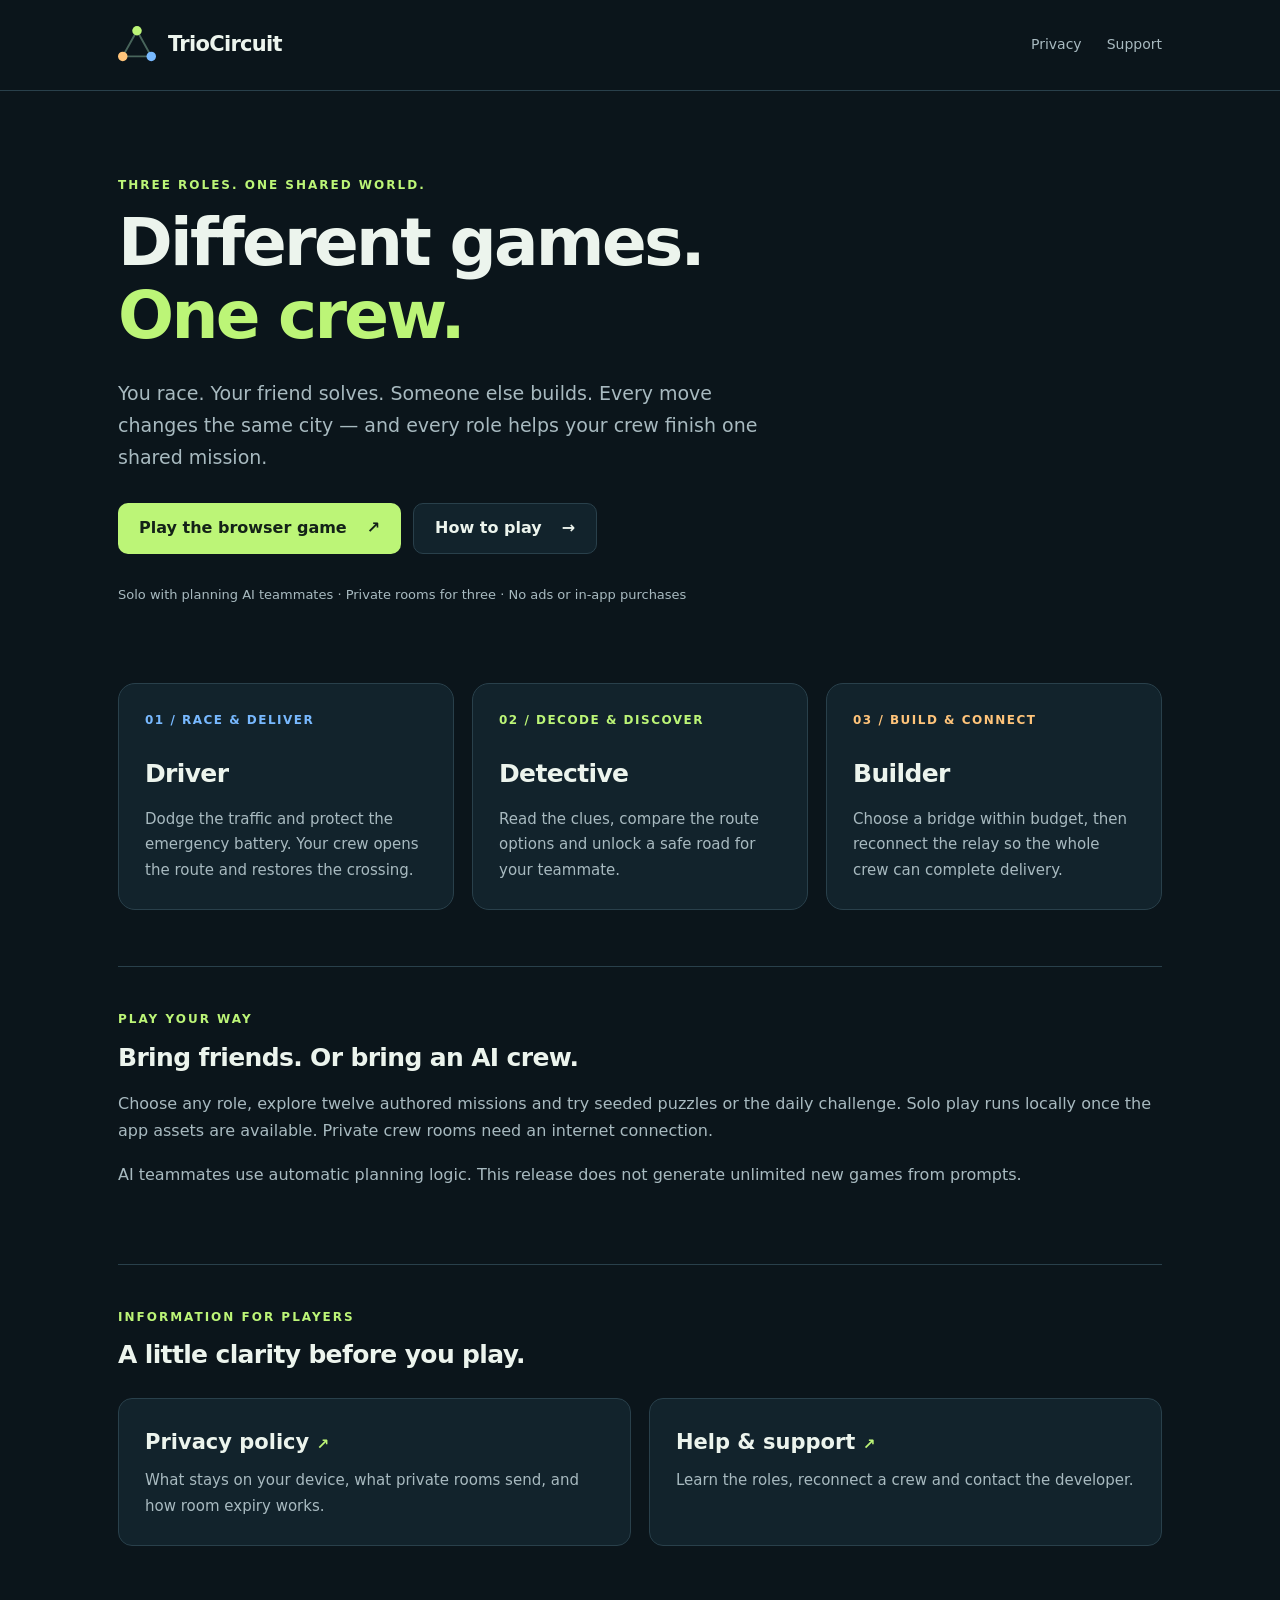
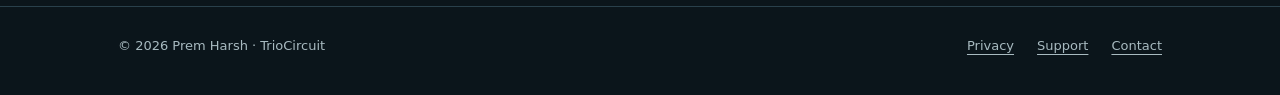
==== index.html @ 1c9af4b2 "Add TrioCircuit privacy, support and information website" ====
<!doctype html>
<html lang="en"><head><meta charset="utf-8"><meta name="viewport" content="width=device-width, initial-scale=1"><meta name="description" content="TrioCircuit: different games, one crew. Official game information, privacy policy and player support."><meta name="theme-color" content="#0b151b"><title>TrioCircuit — Different games. One crew.</title><link rel="stylesheet" href="./styles.css"></head><body>
<a class="skip" href="#main">Skip to content</a><header class="topbar"><div class="wrap"><a class="brand" href="./" aria-label="TrioCircuit home"><svg viewBox="0 0 40 40" aria-hidden="true"><path d="M20 5 35 32H5Z" fill="none" stroke="#48655b" stroke-width="2"/><circle cx="20" cy="5" r="5" fill="#bcf577"/><circle cx="35" cy="32" r="5" fill="#78b9ff"/><circle cx="5" cy="32" r="5" fill="#ffc47a"/></svg>TrioCircuit</a><nav class="nav" aria-label="Main navigation"><a href="./privacy.html">Privacy</a><a href="./support.html">Support</a></nav></div></header>
<main id="main" class="wrap"><section class="hero"><p class="eyebrow">Three roles. One shared world.</p><h1>Different games.<br><em>One crew.</em></h1><p class="intro">You race. Your friend solves. Someone else builds. Every move changes the same city — and every role helps your crew finish one shared mission.</p><div class="actions"><a class="button" href="https://triocircuit.premharsh-official.chatgpt.site/">Play the browser game <span aria-hidden="true">↗</span></a><a class="button secondary" href="./support.html">How to play <span aria-hidden="true">→</span></a></div><p class="tags">Solo with planning AI teammates · Private rooms for three · No ads or in-app purchases</p></section>
<section aria-label="Choose your role" class="cards"><div class="card" style="--accent:var(--blue)"><div class="number">01 / RACE &amp; DELIVER</div><h2>Driver</h2><p>Dodge the traffic and protect the emergency battery. Your crew opens the route and restores the crossing.</p></div><div class="card" style="--accent:var(--green)"><div class="number">02 / DECODE &amp; DISCOVER</div><h2>Detective</h2><p>Read the clues, compare the route options and unlock a safe road for your teammate.</p></div><div class="card" style="--accent:var(--orange)"><div class="number">03 / BUILD &amp; CONNECT</div><h2>Builder</h2><p>Choose a bridge within budget, then reconnect the relay so the whole crew can complete delivery.</p></div></section>
<section class="section"><p class="eyebrow">Play your way</p><h2>Bring friends. Or bring an AI crew.</h2><p class="muted">Choose any role, explore twelve authored missions and try seeded puzzles or the daily challenge. Solo play runs locally once the app assets are available. Private crew rooms need an internet connection.</p><p class="muted">AI teammates use automatic planning logic. This release does not generate unlimited new games from prompts.</p></section><section class="section"><p class="eyebrow">Information for players</p><h2>A little clarity before you play.</h2><div class="links"><a class="link-card" href="./privacy.html"><strong>Privacy policy <span aria-hidden="true" style="display:inline;color:var(--green)">↗</span></strong><span>What stays on your device, what private rooms send, and how room expiry works.</span></a><a class="link-card" href="./support.html"><strong>Help &amp; support <span aria-hidden="true" style="display:inline;color:var(--green)">↗</span></strong><span>Learn the roles, reconnect a crew and contact the developer.</span></a></div></section></main>
<footer class="footer"><div class="wrap"><span>© 2026 Prem Harsh · TrioCircuit</span><nav aria-label="Footer"><a href="./privacy.html">Privacy</a><a href="./support.html">Support</a><a href="mailto:premharsh.official@gmail.com">Contact</a></nav></div></footer></body></html>
---- styles.css ----
:root{color-scheme:dark;--bg:#0b151b;--panel:#12232c;--text:#ecf4ed;--muted:#a8bac0;--line:#29404b;--green:#bcf577;--blue:#78b9ff;--orange:#ffc47a}*{box-sizing:border-box}html{scroll-behavior:smooth;scroll-padding-top:6rem}body{margin:0;background:var(--bg);color:var(--text);font:16px/1.7 system-ui,-apple-system,BlinkMacSystemFont,"Segoe UI",sans-serif}a{color:var(--green);text-underline-offset:4px}a:hover{color:#ddffba}a:focus-visible{outline:3px solid var(--blue);outline-offset:5px;border-radius:3px}.skip{position:absolute;left:1rem;top:-6rem;z-index:10;background:var(--green);color:var(--bg);padding:.6rem 1rem}.skip:focus{top:.5rem}.wrap{max-width:1100px;margin:auto;padding:0 28px}.topbar{border-bottom:1px solid var(--line)}.topbar .wrap{min-height:90px;display:flex;align-items:center;justify-content:space-between;gap:24px}.brand{display:inline-flex;align-items:center;gap:12px;font-size:21px;font-weight:800;letter-spacing:-.7px;text-decoration:none;color:var(--text)}.brand svg{width:38px;height:38px;flex:none}.nav{display:flex;gap:25px;align-items:center}.nav a{font-size:14px;color:var(--muted);text-decoration:none}.nav a[aria-current=page]{color:var(--green)}.eyebrow{font-size:12px;letter-spacing:2px;font-weight:750;text-transform:uppercase;color:var(--green)}h1,h2,h3,p{margin-top:0}h1{font-size:clamp(36px,5.5vw,66px);line-height:1.1;letter-spacing:-2.7px;margin-bottom:24px;max-width:850px}h2{font-size:25px;line-height:1.3;letter-spacing:-.65px;margin-bottom:16px}h3{font-size:19px;line-height:1.35;letter-spacing:-.4px}.muted{color:var(--muted)}.hero{padding:84px 0 64px}.hero .intro{max-width:660px;font-size:19px;color:var(--muted)}.hero em{color:var(--green);font-style:normal}.actions{display:flex;flex-wrap:wrap;gap:12px;margin:30px 0}.button{display:inline-flex;align-items:center;justify-content:center;gap:20px;padding:13px 21px;border-radius:10px;font-weight:750;text-decoration:none;background:var(--green);color:#142218;line-height:1.4}.button:hover{background:#d3ffa1;color:#142218}.button.secondary{background:var(--panel);color:var(--text);border:1px solid var(--line)}.tags{font-size:13px;color:var(--muted)}.cards{display:grid;grid-template-columns:repeat(3,minmax(0,1fr));gap:18px;margin-bottom:56px}.card{border:1px solid var(--line);background:var(--panel);border-radius:17px;padding:26px}.card p{font-size:15px;color:var(--muted);margin-bottom:0}.number{color:var(--accent,var(--green));font-size:12px;letter-spacing:1.5px;font-weight:750;margin-bottom:28px}.card h3{color:var(--accent,var(--green))}.section{padding:42px 0 60px;border-top:1px solid var(--line)}.links{display:grid;grid-template-columns:1fr 1fr;gap:18px;margin-top:26px}.link-card{display:block;border:1px solid var(--line);padding:26px;border-radius:14px;background:var(--panel);color:var(--text);text-decoration:none}.link-card:hover{border-color:var(--green);color:var(--text)}.link-card strong{font-size:21px}.link-card span{display:block;color:var(--muted);font-size:15px;margin-top:8px}.page-head{padding:60px 0 35px}.page-head h1{font-size:clamp(37px,5vw,57px)}.page-head p{max-width:750px;color:var(--muted)}.meta{font-size:13px;color:var(--muted)}.summary{background:#193024;border:1px solid #35513b;padding:23px 25px;border-radius:14px;margin:0 0 42px}.summary p{margin:0;color:#d5e9cd}.document-layout{display:grid;grid-template-columns:210px minmax(0,1fr);gap:50px;padding-bottom:64px}.toc{align-self:start;position:sticky;top:25px;font-size:14px}.toc strong{display:block;margin-bottom:14px}.toc a{display:block;color:var(--muted);text-decoration:none;padding:6px 0}.toc a:hover{color:var(--green)}article{min-width:0}article section{border-bottom:1px solid var(--line);padding-bottom:25px;margin-bottom:30px}article section:last-child{border:0}article p,article li{color:#c4d2d4}article a{overflow-wrap:anywhere}article ul,article ol{padding-left:24px}article li{padding:3px 0}.note{border-left:3px solid var(--blue);padding:12px 18px;background:var(--panel);font-size:15px}.help-grid{display:grid;grid-template-columns:1fr 1fr;gap:18px;margin-bottom:42px}.help-grid .card{padding:23px}.contact{padding:30px;border:1px solid #4e6141;background:#18271e;border-radius:16px;margin:35px 0}.contact p{color:var(--muted)}.contact a{overflow-wrap:anywhere}.footer{border-top:1px solid var(--line);padding:28px 0 38px;color:var(--muted);font-size:13px}.footer .wrap{display:flex;justify-content:space-between;gap:20px;flex-wrap:wrap}.footer nav{display:flex;gap:23px}.footer a{color:var(--muted)}@media(max-width:760px){.wrap{padding:0 20px}.topbar .wrap{min-height:78px;gap:14px;flex-wrap:wrap;padding-top:15px;padding-bottom:15px}.brand{font-size:20px}.nav{gap:19px}.hero{padding:52px 0 35px}h1{letter-spacing:-1.8px}.hero .intro{font-size:17px}.cards{grid-template-columns:1fr;gap:12px;margin-bottom:36px}.card{padding:23px}.number{margin-bottom:13px}.links,.help-grid{grid-template-columns:1fr}.section{padding:30px 0 45px}.page-head{padding:42px 0 24px}.document-layout{display:block;padding-bottom:35px}.toc{position:static;display:flex;flex-wrap:wrap;gap:5px 18px;border-bottom:1px solid var(--line);padding-bottom:22px;margin-bottom:32px}.toc strong{flex-basis:100%;margin-bottom:3px}.toc a{padding:4px 0}.summary{padding:20px;margin-bottom:28px}.contact{padding:23px}.footer nav{flex-wrap:wrap}}@media(prefers-reduced-motion:reduce){html{scroll-behavior:auto}}
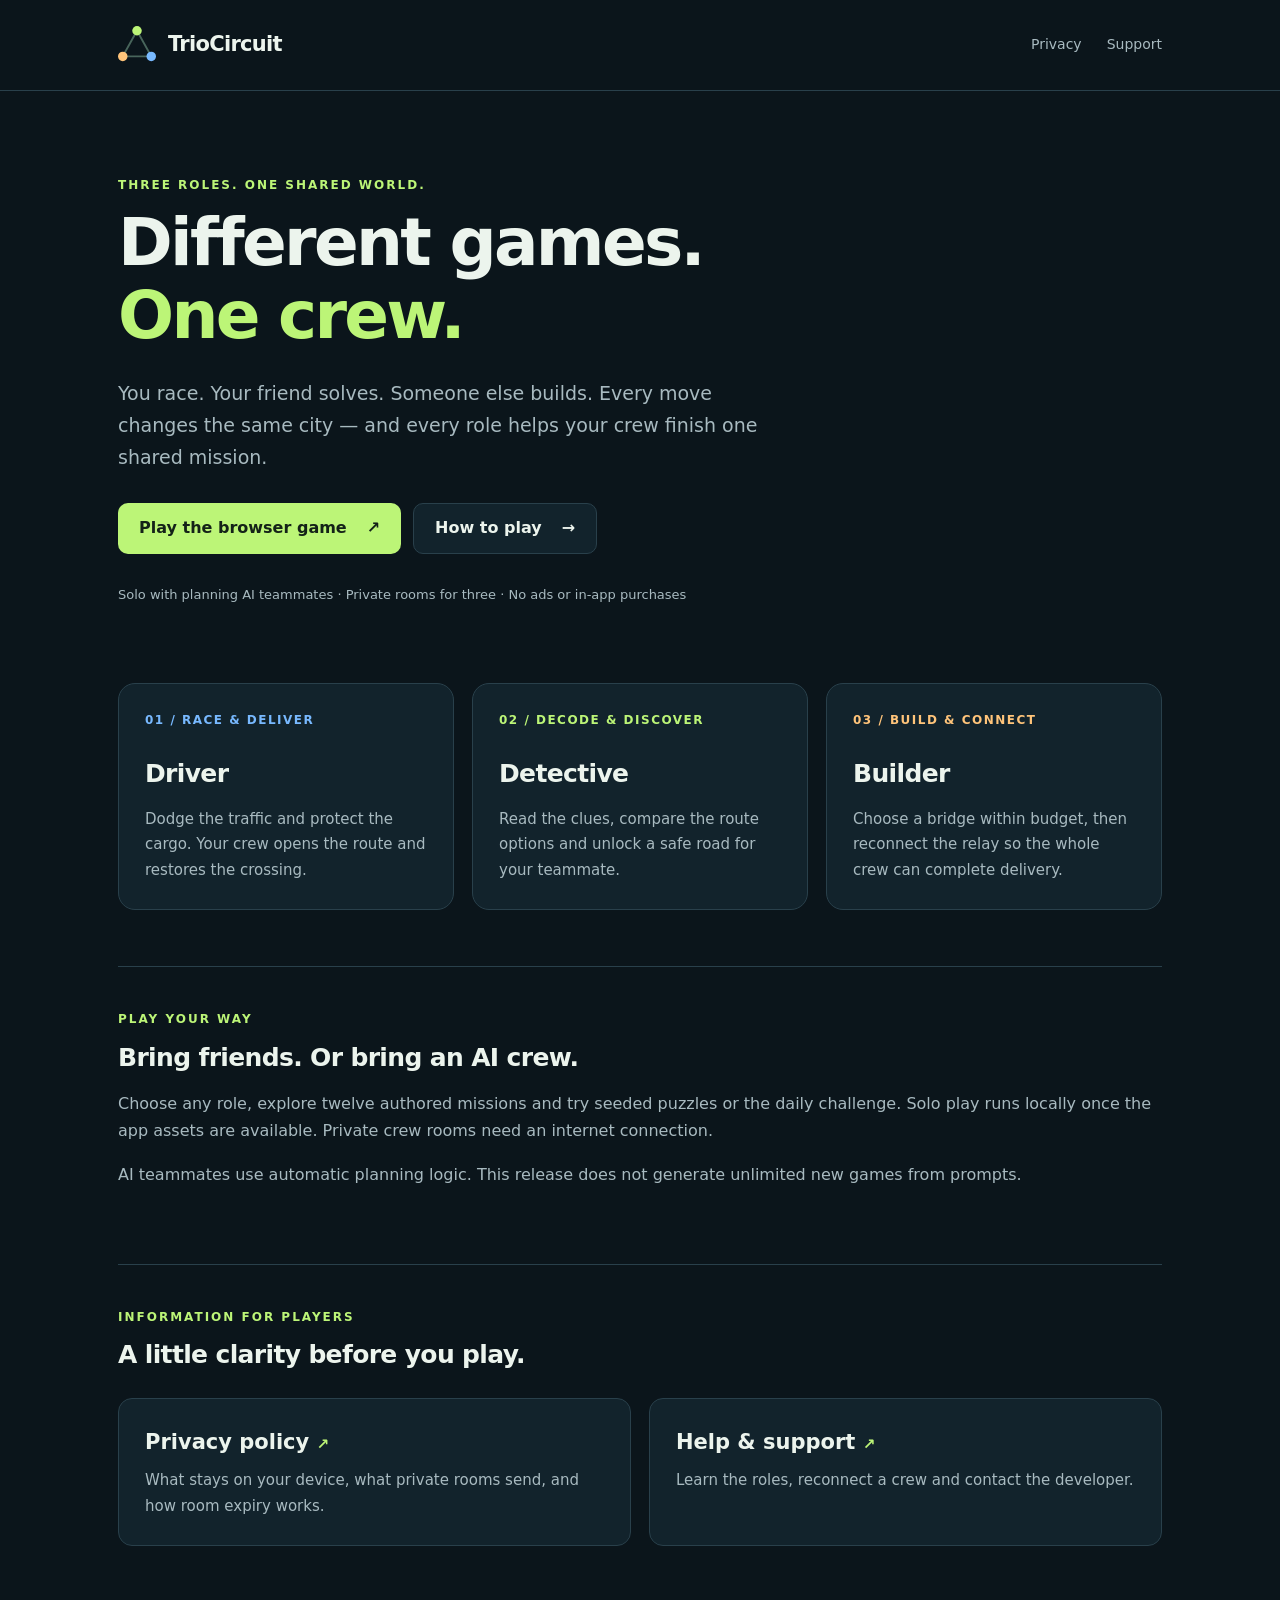
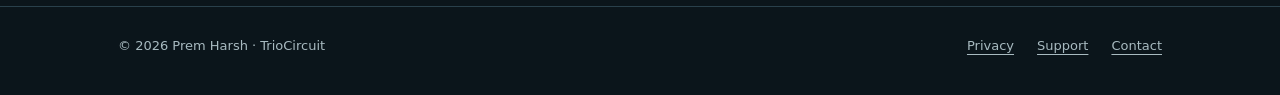
==== commit 46c2c437: "Clarify cargo terminology across missions" ====
--- a/index.html
+++ b/index.html
@@ -2,6 +2,6 @@
 <html lang="en"><head><meta charset="utf-8"><meta name="viewport" content="width=device-width, initial-scale=1"><meta name="description" content="TrioCircuit: different games, one crew. Official game information, privacy policy and player support."><meta name="theme-color" content="#0b151b"><title>TrioCircuit — Different games. One crew.</title><link rel="stylesheet" href="./styles.css"></head><body>
 <a class="skip" href="#main">Skip to content</a><header class="topbar"><div class="wrap"><a class="brand" href="./" aria-label="TrioCircuit home"><svg viewBox="0 0 40 40" aria-hidden="true"><path d="M20 5 35 32H5Z" fill="none" stroke="#48655b" stroke-width="2"/><circle cx="20" cy="5" r="5" fill="#bcf577"/><circle cx="35" cy="32" r="5" fill="#78b9ff"/><circle cx="5" cy="32" r="5" fill="#ffc47a"/></svg>TrioCircuit</a><nav class="nav" aria-label="Main navigation"><a href="./privacy.html">Privacy</a><a href="./support.html">Support</a></nav></div></header>
 <main id="main" class="wrap"><section class="hero"><p class="eyebrow">Three roles. One shared world.</p><h1>Different games.<br><em>One crew.</em></h1><p class="intro">You race. Your friend solves. Someone else builds. Every move changes the same city — and every role helps your crew finish one shared mission.</p><div class="actions"><a class="button" href="https://triocircuit.premharsh-official.chatgpt.site/">Play the browser game <span aria-hidden="true">↗</span></a><a class="button secondary" href="./support.html">How to play <span aria-hidden="true">→</span></a></div><p class="tags">Solo with planning AI teammates · Private rooms for three · No ads or in-app purchases</p></section>
-<section aria-label="Choose your role" class="cards"><div class="card" style="--accent:var(--blue)"><div class="number">01 / RACE &amp; DELIVER</div><h2>Driver</h2><p>Dodge the traffic and protect the emergency battery. Your crew opens the route and restores the crossing.</p></div><div class="card" style="--accent:var(--green)"><div class="number">02 / DECODE &amp; DISCOVER</div><h2>Detective</h2><p>Read the clues, compare the route options and unlock a safe road for your teammate.</p></div><div class="card" style="--accent:var(--orange)"><div class="number">03 / BUILD &amp; CONNECT</div><h2>Builder</h2><p>Choose a bridge within budget, then reconnect the relay so the whole crew can complete delivery.</p></div></section>
+<section aria-label="Choose your role" class="cards"><div class="card" style="--accent:var(--blue)"><div class="number">01 / RACE &amp; DELIVER</div><h2>Driver</h2><p>Dodge the traffic and protect the cargo. Your crew opens the route and restores the crossing.</p></div><div class="card" style="--accent:var(--green)"><div class="number">02 / DECODE &amp; DISCOVER</div><h2>Detective</h2><p>Read the clues, compare the route options and unlock a safe road for your teammate.</p></div><div class="card" style="--accent:var(--orange)"><div class="number">03 / BUILD &amp; CONNECT</div><h2>Builder</h2><p>Choose a bridge within budget, then reconnect the relay so the whole crew can complete delivery.</p></div></section>
 <section class="section"><p class="eyebrow">Play your way</p><h2>Bring friends. Or bring an AI crew.</h2><p class="muted">Choose any role, explore twelve authored missions and try seeded puzzles or the daily challenge. Solo play runs locally once the app assets are available. Private crew rooms need an internet connection.</p><p class="muted">AI teammates use automatic planning logic. This release does not generate unlimited new games from prompts.</p></section><section class="section"><p class="eyebrow">Information for players</p><h2>A little clarity before you play.</h2><div class="links"><a class="link-card" href="./privacy.html"><strong>Privacy policy <span aria-hidden="true" style="display:inline;color:var(--green)">↗</span></strong><span>What stays on your device, what private rooms send, and how room expiry works.</span></a><a class="link-card" href="./support.html"><strong>Help &amp; support <span aria-hidden="true" style="display:inline;color:var(--green)">↗</span></strong><span>Learn the roles, reconnect a crew and contact the developer.</span></a></div></section></main>
 <footer class="footer"><div class="wrap"><span>© 2026 Prem Harsh · TrioCircuit</span><nav aria-label="Footer"><a href="./privacy.html">Privacy</a><a href="./support.html">Support</a><a href="mailto:premharsh.official@gmail.com">Contact</a></nav></div></footer></body></html>
